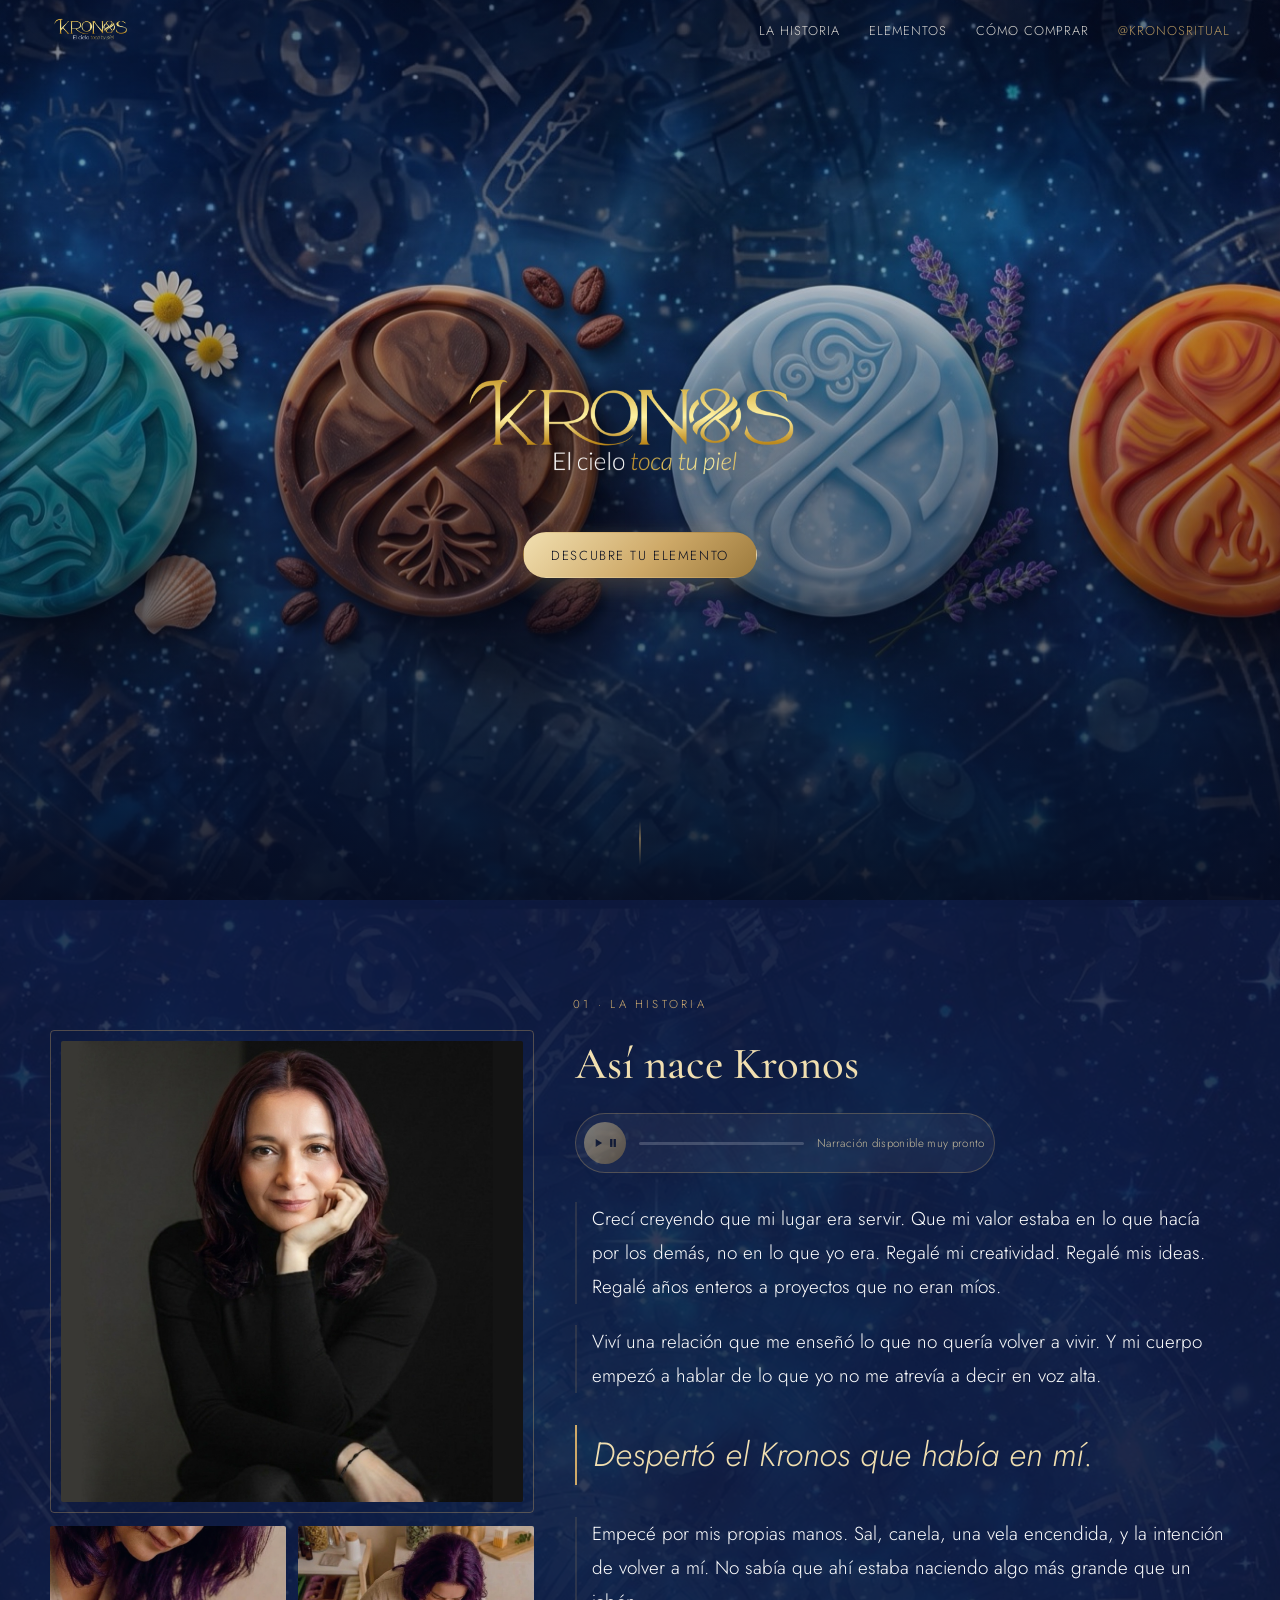
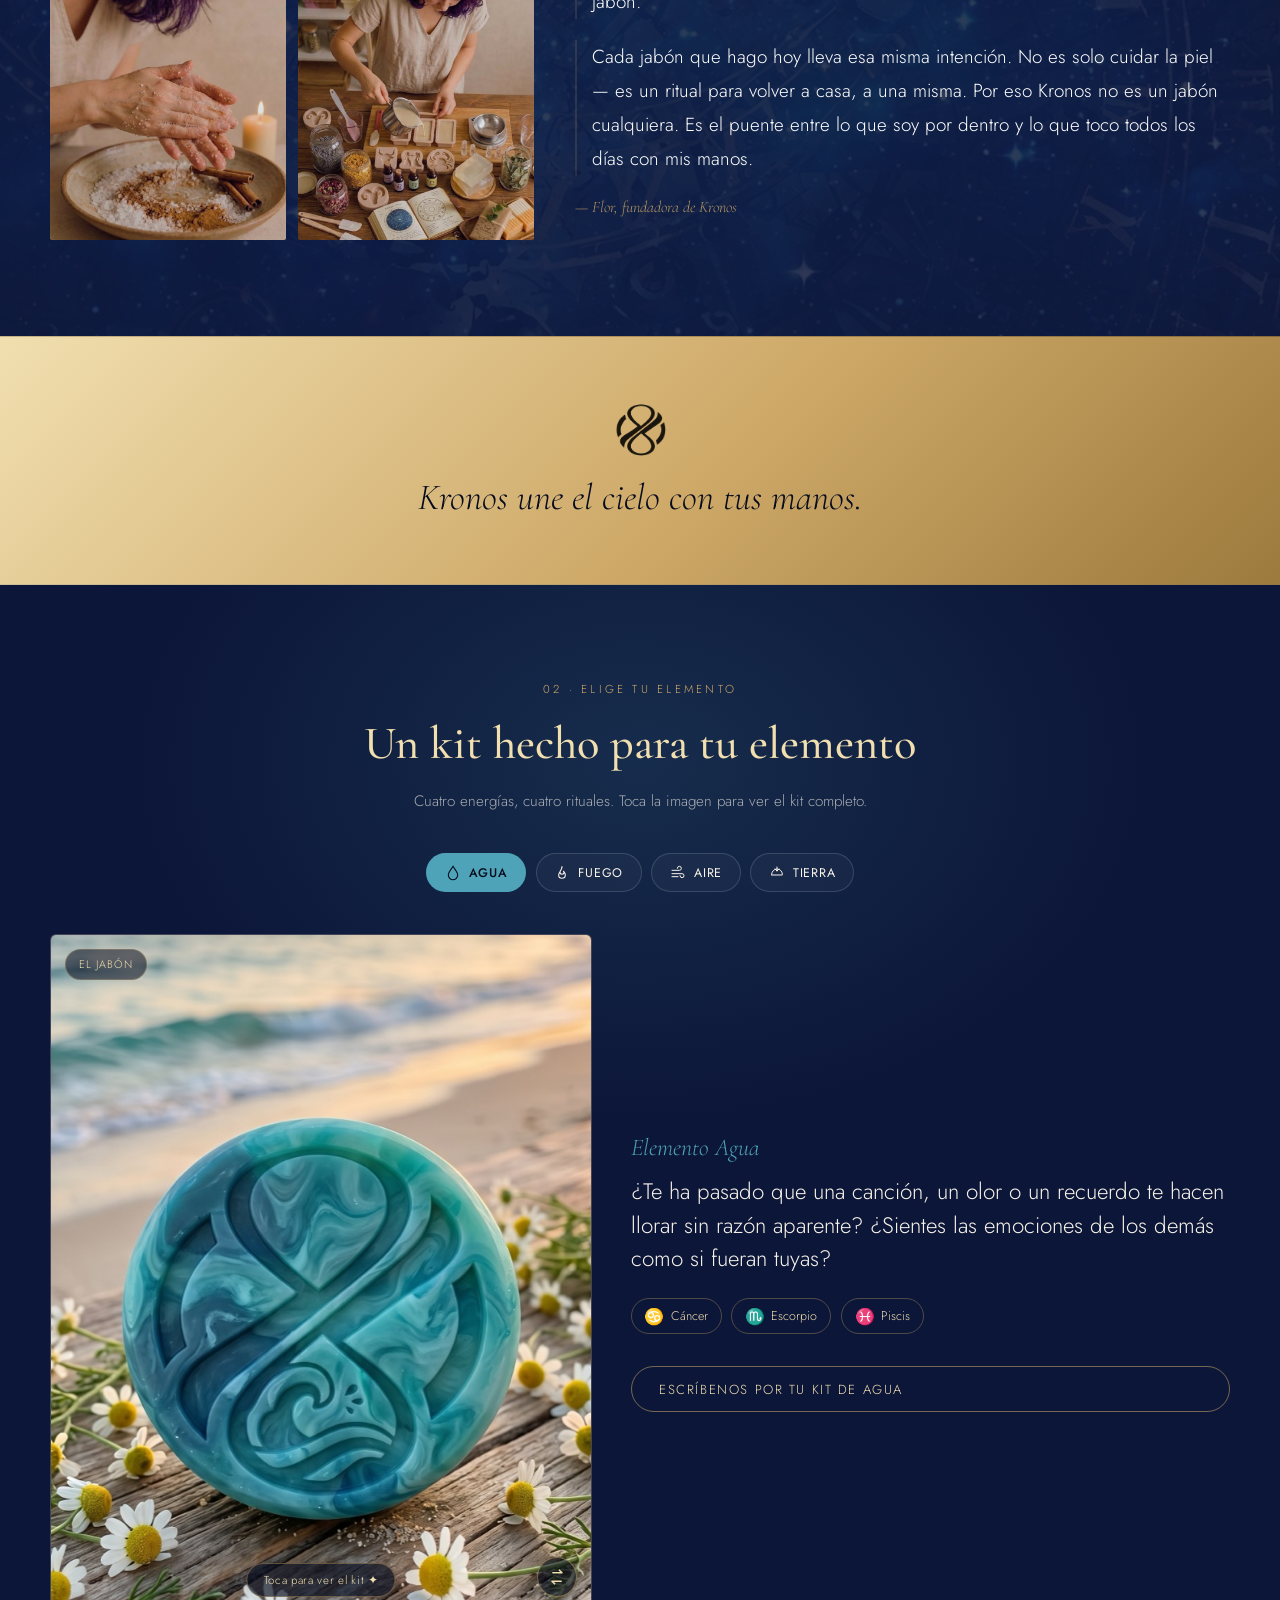
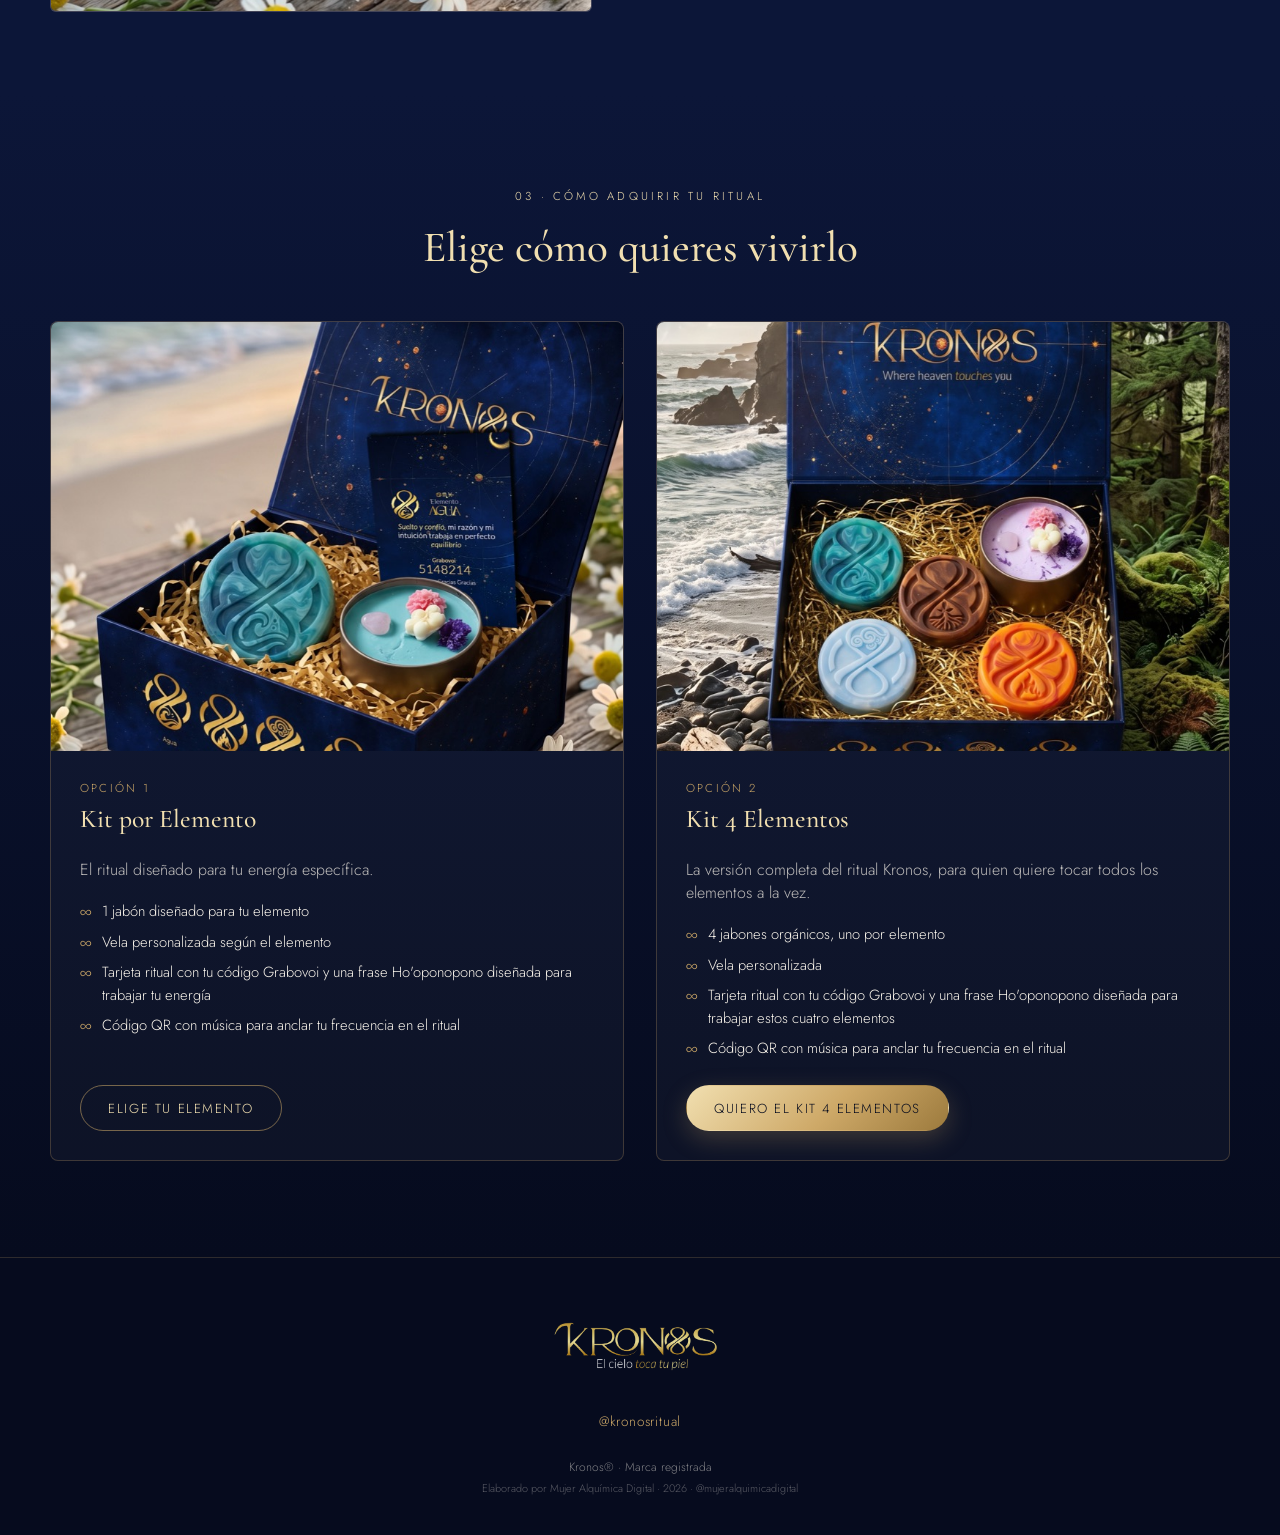
==== landing-page-Kronos/index.html @ db20d14e "Agrega landing page de Kronos (catálogo interactivo por elemento) Hero con logo animado, historia de" ====
<!DOCTYPE html>
<html lang="es">
<head>
<meta charset="UTF-8">
<meta name="viewport" content="width=device-width, initial-scale=1, viewport-fit=cover">
<title>Kronos — Toca tu piel</title>
<meta name="description" content="Kronos: jabón orgánico y ritual, calibrado por elemento. Agua, Fuego, Aire y Tierra. Un kit hecho para tu elemento.">
<link rel="icon" href="assets/img/logo.png">
<link rel="preconnect" href="https://fonts.googleapis.com">
<link rel="preconnect" href="https://fonts.gstatic.com" crossorigin>
<link href="https://fonts.googleapis.com/css2?family=Cormorant+Garamond:ital,wght@0,400;0,500;0,600;1,500;1,600&family=Jost:wght@300;400;500;600&display=swap" rel="stylesheet">
<link rel="stylesheet" href="css/styles.css">
</head>
<body>

<div class="stars" aria-hidden="true"></div>

<header class="nav" id="nav">
  <div class="nav__inner">
    <a href="#top" class="nav__brand">
      <img src="assets/img/logo.png" alt="Kronos" class="nav__logo">
    </a>
    <button class="nav__burger" id="navBurger" aria-label="Abrir menú" aria-expanded="false">
      <span></span><span></span><span></span>
    </button>
    <nav class="nav__links" id="navLinks">
      <a href="#historia">La historia</a>
      <a href="#elementos">Elementos</a>
      <a href="#kit-completo">Cómo comprar</a>
      <a href="https://www.instagram.com/kronosritual/" target="_blank" rel="noopener" class="nav__ig">@kronosritual</a>
    </nav>
  </div>
</header>

<!-- ============ HERO ============ -->
<section class="hero" id="top">
  <div class="hero__bg" style="background-image:url('assets/img/hero-banner.jpg')"></div>
  <div class="hero__scrim"></div>

  <div class="hero__content">
    <div class="hero__logo-wrap">
      <img src="assets/img/logo.png" alt="Kronos" class="hero__logo-img">
      <div class="hero__logo-shine" style="-webkit-mask-image:url('assets/img/logo.png'); mask-image:url('assets/img/logo.png');"></div>
    </div>
    <a href="#elementos" class="btn btn--gold hero__cta">Descubre tu elemento</a>
  </div>

  <a href="#historia" class="hero__scrollcue" aria-label="Bajar">
    <span></span>
  </a>
</section>

<!-- ============ HISTORIA / ORIGEN ============ -->
<section class="origin" id="historia">
  <div class="origin__texture" style="background-image:url('assets/img/textura-universo.jpg')"></div>

  <div class="section-kicker">01 · La historia</div>

  <div class="origin__grid">
    <div class="origin__media reveal">
      <div class="origin__portrait-frame">
        <img src="assets/img/flor-foto.jpg" alt="Flor, fundadora de Kronos" class="origin__portrait">
      </div>
      <div class="origin__thumbs">
        <img src="assets/img/ritual-preparacion.jpg" alt="Ritual de preparación de los jabones Kronos">
        <img src="assets/img/flor-toma-superior.jpg" alt="Flor elaborando jabones, toma superior">
      </div>
    </div>

    <div class="origin__text reveal">
      <h2>Así nace Kronos</h2>

      <div class="audio-player" id="audioPlayer">
        <button class="audio-player__btn" id="audioToggle" aria-label="Reproducir narración de Flor" data-state="paused">
          <svg class="icon-play" viewBox="0 0 24 24" width="18" height="18"><path d="M8 5v14l11-7z" fill="currentColor"/></svg>
          <svg class="icon-pause" viewBox="0 0 24 24" width="18" height="18" hidden><path d="M7 5h4v14H7zM13 5h4v14h-4z" fill="currentColor"/></svg>
        </button>
        <div class="audio-player__track" id="audioTrack">
          <div class="audio-player__progress" id="audioProgress"></div>
        </div>
        <span class="audio-player__label" id="audioLabel">Escúchalo en la voz de Flor</span>
        <audio id="originAudio" preload="none" src="assets/audio/como-nace-kronos-vo.mp3"></audio>
      </div>

      <div class="origin__story" id="storyText">
        <p data-seg="0">Crecí creyendo que mi lugar era servir. Que mi valor estaba en lo que hacía por los demás, no en lo que yo era. Regalé mi creatividad. Regalé mis ideas. Regalé años enteros a proyectos que no eran míos.</p>
        <p data-seg="1">Viví una relación que me enseñó lo que no quería volver a vivir. Y mi cuerpo empezó a hablar de lo que yo no me atrevía a decir en voz alta.</p>

        <p class="origin__pull-quote">Despertó el Kronos que había en mí.</p>

        <p data-seg="2">Empecé por mis propias manos. Sal, canela, una vela encendida, y la intención de volver a mí. No sabía que ahí estaba naciendo algo más grande que un jabón.</p>
        <p data-seg="3">Cada jabón que hago hoy lleva esa misma intención. No es solo cuidar la piel — es un ritual para volver a casa, a una misma. Por eso Kronos no es un jabón cualquiera. Es el puente entre lo que soy por dentro y lo que toco todos los días con mis manos.</p>
      </div>

      <p class="origin__signature">— Flor, fundadora de Kronos</p>
    </div>
  </div>
</section>

<!-- ============ QUOTE DIVIDER ============ -->
<section class="divider">
  <img src="assets/img/icono-kronos.png" alt="" class="divider__icon">
  <p class="divider__quote">Kronos une el cielo con tus manos.</p>
</section>

<!-- ============ ELEMENTOS ============ -->
<section class="elements" id="elementos">
  <div class="elements__tint" id="elementsTint"></div>

  <div class="elements__content">
    <div class="section-kicker">02 · Elige tu elemento</div>
    <h2 class="elements__title">Un kit hecho para tu elemento</h2>
    <p class="elements__subtitle">Cuatro energías, cuatro rituales. Toca la imagen para ver el kit completo.</p>

    <div class="elements__tabs" id="elementTabs" role="tablist">
      <!-- filled by JS -->
    </div>

    <div class="elements__stage" id="elementsStage">
      <div class="stage__media" id="stageMedia" role="button" tabindex="0" aria-label="Toca para ver el kit completo">
        <img src="assets/img/jabon-agua.jpg" alt="" class="stage__img stage__img--soap is-active" id="imgSoap">
        <img src="assets/img/kit-agua.jpg" alt="" class="stage__img stage__img--kit" id="imgKit">
        <span class="stage__hint" id="stageHint">Toca para ver el kit ✦</span>
        <span class="stage__badge" id="stageBadge">El jabón</span>
        <span class="stage__swap-icon" aria-hidden="true">
          <svg viewBox="0 0 24 24" width="20" height="20"><path d="M7 7h11l-3.2-3.2M17 17H6l3.2 3.2" stroke="currentColor" stroke-width="1.8" fill="none" stroke-linecap="round" stroke-linejoin="round"/></svg>
        </span>
      </div>

      <div class="stage__details" id="stageDetails">
        <span class="stage__eyebrow" id="stageEyebrow">Elemento Agua</span>
        <p class="stage__question" id="stageQuestion">¿Te ha pasado que una canción, un olor o un recuerdo te hacen llorar sin razón aparente?</p>

        <div class="stage__signs" id="stageSigns"></div>

        <a href="https://www.instagram.com/kronosritual/" target="_blank" rel="noopener" class="btn btn--outline-gold" id="stageCta">
          Escríbenos por tu kit de Agua
        </a>
      </div>
    </div>
  </div>
</section>

<!-- ============ KIT 4 ELEMENTOS ============ -->
<section class="bundle" id="kit-completo">
  <div class="section-kicker section-kicker--light">03 · Cómo adquirir tu ritual</div>
  <h2 class="bundle__title">Elige cómo quieres vivirlo</h2>

  <div class="options">
    <div class="option-card reveal">
      <div class="option-card__media">
        <img src="assets/img/kit-agua.jpg" alt="Kit por elemento Kronos" id="optionSingleImg">
      </div>
      <div class="option-card__body">
        <span class="option-card__eyebrow">Opción 1</span>
        <h3>Kit por Elemento</h3>
        <p>El ritual diseñado para tu energía específica.</p>
        <ul>
          <li>1 jabón diseñado para tu elemento</li>
          <li>Vela personalizada según el elemento</li>
          <li>Tarjeta ritual con tu código Grabovoi y una frase Ho'oponopono diseñada para trabajar tu energía</li>
          <li>Código QR con música para anclar tu frecuencia en el ritual</li>
        </ul>
        <a href="#elementos" class="btn btn--outline-gold">Elige tu elemento</a>
      </div>
    </div>

    <div class="option-card reveal">
      <div class="option-card__media">
        <img src="assets/img/kit-4-elementos.jpg" alt="Kit 4 Elementos Kronos, los cuatro jabones y su vela" id="optionBundleImg">
      </div>
      <div class="option-card__body">
        <span class="option-card__eyebrow">Opción 2</span>
        <h3>Kit 4 Elementos</h3>
        <p>La versión completa del ritual Kronos, para quien quiere tocar todos los elementos a la vez.</p>
        <ul>
          <li>4 jabones orgánicos, uno por elemento</li>
          <li>Vela personalizada</li>
          <li>Tarjeta ritual con tu código Grabovoi y una frase Ho'oponopono diseñada para trabajar estos cuatro elementos</li>
          <li>Código QR con música para anclar tu frecuencia en el ritual</li>
        </ul>
        <a href="https://www.instagram.com/kronosritual/" target="_blank" rel="noopener" class="btn btn--gold">
          Quiero el Kit 4 Elementos
        </a>
      </div>
    </div>
  </div>
</section>

<!-- ============ FOOTER ============ -->
<footer class="site-footer">
  <img src="assets/img/logo.png" alt="Kronos — El cielo toca tu piel" class="site-footer__logo">
  <a href="https://www.instagram.com/kronosritual/" target="_blank" rel="noopener" class="site-footer__ig">@kronosritual</a>
  <p class="site-footer__legal">Kronos® · Marca registrada</p>
  <p class="site-footer__credit">Elaborado por Mujer Alquímica Digital · 2026 · @mujeralquimicadigital</p>
</footer>

<script src="js/main.js"></script>
</body>
</html>
---- landing-page-Kronos/css/styles.css ----
/* ==========================================================================
   Kronos — Landing page
   Paleta: navy cósmico + dorado + blanco cálido, tipografía editorial.
   ========================================================================== */

:root{
  --navy-deep:   #060b1e;
  --navy:        #0c1638;
  --navy-mid:    #142252;
  --navy-soft:   #1c2c5e;
  --gold:        #cea968;
  --gold-light:  #f1dfb0;
  --gold-dark:   #9c7a3d;
  --cream:       #f8f3ea;
  --white:       #ffffff;
  --ink:         #1a1a1a;

  --agua:        #4fa3b8;
  --agua-soft:   #cfeaf0;
  --fuego:       #d9642c;
  --fuego-soft:  #f7d9c2;
  --aire:        #9db9d6;
  --aire-soft:   #e3edf7;
  --tierra:      #7a5030;
  --tierra-soft: #e6d6c4;

  --serif: 'Cormorant Garamond', Georgia, serif;
  --sans: 'Jost', -apple-system, BlinkMacSystemFont, sans-serif;

  --container: 1180px;
}

*, *::before, *::after{ box-sizing: border-box; }
html{ scroll-behavior: smooth; }
@media (prefers-reduced-motion: reduce){
  html{ scroll-behavior: auto; }
  *{ animation-duration: .001ms !important; animation-iteration-count: 1 !important; transition-duration: .001ms !important; }
}

body{
  margin:0;
  background: var(--navy-deep);
  color: var(--cream);
  font-family: var(--sans);
  font-weight: 300;
  -webkit-font-smoothing: antialiased;
  overflow-x: hidden;
}

h1,h2,h3{
  font-family: var(--serif);
  font-weight: 500;
  margin: 0 0 .4em;
  color: var(--gold-light);
}

img{ max-width:100%; display:block; }
a{ color: inherit; text-decoration: none; }

.section-kicker{
  text-align:center;
  font-family: var(--sans);
  letter-spacing: .28em;
  text-transform: uppercase;
  font-size: .72rem;
  color: var(--gold);
  margin-bottom: 1.1rem;
}
.section-kicker--light{ color: var(--gold-light); }

/* ---------- buttons ---------- */
.btn{
  display:inline-block;
  padding: .95em 2.1em;
  border-radius: 999px;
  font-family: var(--sans);
  font-size: .82rem;
  letter-spacing: .12em;
  text-transform: uppercase;
  transition: transform .35s ease, box-shadow .35s ease, background .35s ease, color .35s ease;
  cursor:pointer;
  border: 1px solid transparent;
}
.btn--gold{
  background: linear-gradient(135deg, var(--gold-light), var(--gold) 55%, var(--gold-dark));
  color: var(--navy-deep);
  box-shadow: 0 8px 24px rgba(206,169,104,.25);
}
.btn--gold:hover{ transform: translateY(-2px); box-shadow: 0 12px 30px rgba(206,169,104,.4); }

.btn--outline-gold{
  background: transparent;
  color: var(--gold-light);
  border-color: rgba(206,169,104,.55);
}
.btn--outline-gold:hover{
  background: rgba(206,169,104,.12);
  border-color: var(--gold);
  transform: translateY(-2px);
}

/* ---------- starfield backdrop ---------- */
.stars{
  position: fixed; inset: 0;
  pointer-events: none;
  z-index: 0;
  background:
    radial-gradient(1px 1px at 12% 22%, rgba(255,255,255,.55), transparent 60%),
    radial-gradient(1px 1px at 78% 8%, rgba(255,255,255,.4), transparent 60%),
    radial-gradient(1.5px 1.5px at 40% 68%, rgba(255,255,255,.5), transparent 60%),
    radial-gradient(1px 1px at 92% 45%, rgba(255,255,255,.35), transparent 60%),
    radial-gradient(1px 1px at 25% 88%, rgba(255,255,255,.4), transparent 60%),
    radial-gradient(1.5px 1.5px at 60% 30%, rgba(255,255,255,.45), transparent 60%),
    radial-gradient(1px 1px at 8% 55%, rgba(255,255,255,.3), transparent 60%);
  opacity: .6;
}

/* ==========================================================================
   NAV
   ========================================================================== */
.nav{
  position: fixed; top:0; left:0; right:0; z-index: 100;
  padding: .9rem 1.2rem;
  transition: background .4s ease, box-shadow .4s ease, padding .4s ease;
}
.nav.is-scrolled{
  background: rgba(6,11,30,.86);
  backdrop-filter: blur(10px);
  box-shadow: 0 4px 24px rgba(0,0,0,.3);
  padding: .55rem 1.2rem;
}
.nav__inner{
  max-width: var(--container);
  margin: 0 auto;
  display:flex; align-items:center; justify-content:space-between;
}
.nav__logo{ height: 32px; width:auto; }
.nav__burger{
  display:flex; flex-direction:column; gap:5px;
  background:none; border:none; cursor:pointer; z-index: 110;
  padding: .4rem;
}
.nav__burger span{
  width:22px; height:1.5px; background: var(--gold-light); display:block;
  transition: transform .3s ease, opacity .3s ease;
}
.nav__links{
  display:flex; align-items:center; gap: 1.8rem;
  font-size: .8rem; letter-spacing: .08em; text-transform: uppercase;
}
.nav__links a{ opacity: .85; transition: opacity .25s ease, color .25s ease; }
.nav__links a:hover{ opacity: 1; color: var(--gold-light); }
.nav__ig{ color: var(--gold) !important; }

@media (max-width: 760px){
  .nav__links{
    position: fixed; inset: 0 0 0 auto;
    width: min(78vw, 320px);
    height: 100vh;
    background: linear-gradient(180deg, var(--navy), var(--navy-deep));
    flex-direction: column;
    align-items: flex-start;
    justify-content: center;
    gap: 2rem;
    padding: 2rem 2.4rem;
    transform: translateX(100%);
    transition: transform .45s cubic-bezier(.77,0,.18,1);
    font-size: 1rem;
  }
  .nav__links.is-open{ transform: translateX(0); }
  .nav__burger{ display:flex; }
}
@media (min-width: 761px){
  .nav__burger{ display:none; }
}

/* ==========================================================================
   HERO
   ========================================================================== */
.hero{
  position:relative;
  min-height: 100svh;
  display:flex; align-items:center; justify-content:center;
  overflow:hidden;
  isolation: isolate;
}
.hero__bg{
  position:absolute; inset:0;
  background-size: cover;
  background-position: center 42%;
  transform: scale(1.06);
}
.hero__scrim{
  position:absolute; inset:0;
  background:
    linear-gradient(180deg, rgba(6,11,30,.55) 0%, rgba(6,11,30,.25) 30%, rgba(6,11,30,.55) 72%, rgba(6,11,30,.92) 100%);
}
.hero__content{
  position:relative; z-index:2;
  display:flex; flex-direction:column; align-items:center;
  text-align:center;
  padding: 0 1.4rem;
  margin-top: 4vh;
}
.hero__logo-wrap{
  position:relative;
  width: min(78vw, 380px);
  margin-bottom: .4rem;
}
.hero__logo-img{ width:100%; height:auto; filter: drop-shadow(0 6px 30px rgba(0,0,0,.45)); }
.hero__logo-shine{
  position:absolute; inset:0;
  -webkit-mask-size: contain; -webkit-mask-repeat:no-repeat; -webkit-mask-position:center;
  mask-size: contain; mask-repeat:no-repeat; mask-position:center;
  background: linear-gradient(115deg, transparent 35%, rgba(255,255,255,.95) 50%, transparent 65%);
  background-size: 300% 100%;
  background-position: 150% 0;
  animation: shine-sweep 4s ease-in-out infinite;
  animation-delay: 1.2s;
  mix-blend-mode: screen;
  pointer-events:none;
}
@keyframes shine-sweep{
  0%   { background-position: 150% 0; }
  35%  { background-position: -150% 0; }
  100% { background-position: -150% 0; }
}
.hero__cta{ margin-top: 1.6rem; }
.hero__scrollcue{
  position:absolute; bottom: 2.2rem; left:50%; transform: translateX(-50%);
  z-index:2;
}
.hero__scrollcue span{
  display:block; width:1px; height:44px;
  background: linear-gradient(180deg, transparent, var(--gold) 40%, transparent);
  position:relative;
  animation: cue-move 2.2s ease-in-out infinite;
}
@keyframes cue-move{
  0%,100%{ opacity:.3; transform: translateY(-6px); }
  50%{ opacity:1; transform: translateY(6px); }
}

/* ==========================================================================
   ORIGIN / HISTORIA
   ========================================================================== */
.origin{
  position:relative;
  padding: 6rem 1.4rem 6rem;
  background: var(--navy);
  overflow:hidden;
}
.origin__texture{
  position:absolute; inset:0;
  background-size: cover; background-position:center;
  opacity:.16;
  mix-blend-mode: screen;
}
.origin__grid{
  position:relative; z-index:1;
  max-width: var(--container);
  margin: 0 auto;
  display:grid;
  gap: 2.6rem;
}
.origin__media{ display:flex; flex-direction:column; gap: .8rem; }
.origin__portrait-frame{
  border: 1px solid rgba(206,169,104,.35);
  padding: 10px;
  border-radius: 4px;
}
.origin__portrait{ width:100%; border-radius: 2px; aspect-ratio: 1/1; object-fit:cover; }
.origin__thumbs{ display:grid; grid-template-columns: 1fr 1fr; gap: .8rem; }
.origin__thumbs img{ width:100%; aspect-ratio: 3/4; object-fit:cover; border-radius:2px; opacity:.88; }

.origin__text h2{ font-size: clamp(2rem, 4.4vw, 2.8rem); }

.audio-player{
  display:flex; align-items:center; gap: .8rem;
  background: rgba(255,255,255,.05);
  border: 1px solid rgba(206,169,104,.3);
  border-radius: 999px;
  padding: .5rem .6rem .5rem .5rem;
  margin: 1.4rem 0 1.8rem;
  max-width: 420px;
}
.audio-player__btn{
  flex: none;
  width: 42px; height: 42px; border-radius: 50%;
  background: linear-gradient(135deg, var(--gold-light), var(--gold-dark));
  color: var(--navy-deep);
  border:none; cursor:pointer;
  display:flex; align-items:center; justify-content:center;
  transition: transform .25s ease;
}
.audio-player__btn:hover{ transform: scale(1.06); }
.audio-player__btn svg{ margin-left: 1px; }
.audio-player__track{
  flex:1; height:3px; background: rgba(255,255,255,.18); border-radius:2px; overflow:hidden;
  cursor:pointer;
}
.audio-player__progress{ height:100%; width:0%; background: var(--gold); }
.audio-player__label{ font-size: .72rem; letter-spacing:.03em; color: var(--gold-light); opacity:.8; white-space:nowrap; }

.origin__story p{
  font-family: var(--sans);
  font-weight: 300;
  font-size: clamp(1.02rem, 1.8vw, 1.18rem);
  line-height: 1.8;
  color: #ffffff;
  margin: 0 0 1.3rem;
  padding-left: .9rem;
  border-left: 2px solid rgba(206,169,104,.15);
  transition: border-color .4s ease, opacity .4s ease;
  cursor: pointer;
}
.origin__story p[data-seg].is-active{
  border-left-color: var(--gold);
}
.origin__pull-quote{
  font-family: var(--serif);
  font-style: italic;
  font-size: clamp(1.5rem, 3.4vw, 2.1rem) !important;
  color: var(--gold-light) !important;
  border-left: 2px solid var(--gold) !important;
  padding-left: 1rem !important;
  margin: 2rem 0 !important;
  cursor: default !important;
}
.origin__signature{
  font-family: var(--serif);
  font-style: italic;
  color: var(--gold);
  opacity:.85;
  margin-top: 1rem;
}

/* ==========================================================================
   DIVIDER QUOTE
   ========================================================================== */
.divider{
  background: linear-gradient(135deg, var(--gold-light), var(--gold) 55%, var(--gold-dark));
  text-align:center;
  padding: 4rem 1.4rem;
  border-top: 1px solid rgba(6,11,30,.15);
  border-bottom: 1px solid rgba(6,11,30,.15);
}
.divider__icon{
  width: 58px; height:auto;
  margin: 0 auto 1rem;
  opacity: .88;
}
.divider__quote{
  font-family: var(--serif);
  font-style: italic;
  font-size: clamp(1.4rem, 3.6vw, 2.3rem);
  color: var(--navy-deep);
  max-width: 700px;
  margin: 0 auto;
}

/* ==========================================================================
   ELEMENTS
   ========================================================================== */
.elements{
  position:relative;
  overflow:hidden;
  padding: 6rem 1.4rem 5rem;
  background: var(--navy);
  text-align:center;
}
.elements__tint{
  position:absolute; inset:0;
  background: radial-gradient(ellipse 55% 45% at 50% 16%, currentColor 0%, transparent 72%);
  color: var(--gold);
  opacity: .16;
  transition: color .6s ease;
  pointer-events:none;
}
.elements__content{ position:relative; z-index:1; }
.elements__title{ font-size: clamp(2rem, 4.6vw, 2.9rem); }
.elements__subtitle{
  max-width: 520px; margin: 0 auto 2.6rem;
  color: rgba(248,243,234,.65);
  font-size: .95rem;
}

.elements__tabs{
  display:flex; justify-content:center; gap: .6rem;
  flex-wrap: wrap;
  margin-bottom: 2.6rem;
}
.tab{
  display:flex; align-items:center; gap:.5rem;
  padding: .6rem 1.1rem;
  border-radius: 999px;
  border: 1px solid rgba(255,255,255,.14);
  background: rgba(255,255,255,.03);
  color: var(--cream);
  font-family: var(--sans);
  font-size: .78rem;
  letter-spacing: .06em;
  text-transform: uppercase;
  cursor:pointer;
  transition: all .3s ease;
}
.tab svg{ width:16px; height:16px; }
.tab:hover{ border-color: rgba(206,169,104,.5); }
.tab.is-active{
  background: var(--tab-color, var(--gold));
  border-color: transparent;
  color: var(--navy-deep);
  font-weight: 500;
}

.elements__stage{
  max-width: var(--container);
  margin: 0 auto;
  display:grid;
  gap: 2.4rem;
  text-align:left;
}

.stage__media{
  position:relative;
  aspect-ratio: 4/5;
  border-radius: 6px;
  overflow:hidden;
  cursor:pointer;
  border: 1px solid rgba(206,169,104,.25);
  background: var(--navy-mid);
}
.stage__img{
  position:absolute; inset:0;
  width:100%; height:100%; object-fit:cover;
  opacity:0;
  transition: opacity .55s ease, transform .55s ease;
  transform: scale(1.02);
}
.stage__img.is-active{ opacity:1; transform: scale(1); }
.stage__hint{
  position:absolute; bottom: 14px; left:50%; transform: translateX(-50%);
  background: rgba(6,11,30,.65);
  border: 1px solid rgba(206,169,104,.4);
  color: var(--gold-light);
  font-size: .72rem; letter-spacing:.06em;
  padding: .5rem 1rem; border-radius: 999px;
  transition: opacity .4s ease;
  pointer-events:none;
  white-space: nowrap;
}
.stage__media.is-touched .stage__hint{ opacity:0; }
.stage__badge{
  position:absolute; top:14px; left:14px;
  background: rgba(6,11,30,.55);
  color: var(--gold-light);
  font-size: .68rem; letter-spacing:.1em; text-transform:uppercase;
  padding: .4rem .8rem; border-radius: 999px;
  border: 1px solid rgba(206,169,104,.3);
}
.stage__swap-icon{
  position:absolute; bottom:14px; right:14px;
  width:40px; height:40px; border-radius:50%;
  background: rgba(6,11,30,.55);
  border: 1px solid rgba(206,169,104,.5);
  color: var(--gold-light);
  display:flex; align-items:center; justify-content:center;
  animation: swap-pulse 2.4s ease-in-out infinite;
  pointer-events:none;
}
@keyframes swap-pulse{
  0%,100%{ transform: scale(1); opacity:.85; }
  50%{ transform: scale(1.12); opacity:1; }
}
@media (prefers-reduced-motion: reduce){
  .stage__swap-icon{ animation: none; }
}

.stage__details{
  display:flex; flex-direction:column;
  justify-content:center;
}
.stage__eyebrow{
  font-family: var(--serif); font-style: italic;
  font-size: 1.5rem; color: var(--element-color, var(--gold));
  margin-bottom: .8rem;
}
.stage__question{
  font-size: clamp(1.15rem, 2.2vw, 1.4rem);
  line-height: 1.5;
  color: var(--cream);
  margin: 0 0 1.4rem;
}
.stage__signs{
  display:flex; gap: .6rem; flex-wrap:wrap;
  margin-bottom: 1.6rem;
}
.sign-pill{
  display:flex; align-items:center; gap:.4rem;
  border: 1px solid rgba(206,169,104,.35);
  border-radius: 999px;
  padding: .35rem .8rem;
  font-size: .78rem;
  color: var(--gold-light);
}
.sign-pill .glyph{ font-size: 1rem; color: var(--element-color, var(--gold)); }

.stage__details .btn{ margin-top: .4rem; }

/* ==========================================================================
   BUNDLE / KIT COMPLETO
   ========================================================================== */
.bundle{
  padding: 6rem 1.4rem;
  background: linear-gradient(180deg, var(--navy) 0%, var(--navy-deep) 100%);
}
.bundle__title{
  text-align:center;
  font-size: clamp(2rem, 4.4vw, 2.7rem);
  margin-bottom: 3rem;
}

.options{
  max-width: var(--container);
  margin: 0 auto;
  display:grid;
  gap: 2rem;
}
.option-card{
  background: rgba(255,255,255,.03);
  border: 1px solid rgba(206,169,104,.25);
  border-radius: 8px;
  overflow:hidden;
  display:flex;
  flex-direction:column;
}
.option-card__media{ aspect-ratio: 4/3; overflow:hidden; }
.option-card__media img{ width:100%; height:100%; object-fit:cover; display:block; }
.option-card__body{
  padding: 1.8rem;
  display:flex; flex-direction:column; flex:1;
}
.option-card__eyebrow{
  font-size: .72rem; letter-spacing:.2em; text-transform:uppercase;
  color: var(--gold); margin-bottom:.4rem;
}
.option-card__body h3{ font-size: 1.6rem; margin-bottom: .5rem; }
.option-card__body > p{ color: rgba(248,243,234,.75); margin-bottom: 1.2rem; }
.option-card__body ul{
  list-style:none; padding:0; margin: 0 0 1.6rem;
  display:flex; flex-direction:column; gap: .55rem;
  flex:1;
}
.option-card__body li{
  padding-left: 1.4rem; position:relative;
  color: var(--cream); font-size: .92rem; line-height:1.5;
}
.option-card__body li::before{
  content:"∞"; position:absolute; left:0; color: var(--gold);
}
.option-card__body .btn{ align-self:flex-start; }

/* ==========================================================================
   FOOTER
   ========================================================================== */
.site-footer{
  background: var(--navy-deep);
  border-top: 1px solid rgba(206,169,104,.2);
  text-align:center;
  padding: 3.4rem 1.4rem 2.4rem;
}
.site-footer__logo{ width: 190px; margin: 0 auto 1.6rem; opacity:.9; }
.site-footer__ig{
  display:inline-block; color: var(--gold); font-size:.85rem;
  letter-spacing:.06em; margin-bottom: 1.6rem;
  border-bottom: 1px solid transparent;
  transition: border-color .3s ease;
}
.site-footer__ig:hover{ border-color: var(--gold); }
.site-footer__legal{
  font-size: .75rem; color: rgba(248,243,234,.5); margin: 0 0 .3rem;
}
.site-footer__credit{
  font-size: .68rem; color: rgba(248,243,234,.35); margin:0;
}

/* ==========================================================================
   REVEAL ON SCROLL
   ========================================================================== */
.reveal{
  opacity:0; transform: translateY(28px);
  transition: opacity .9s ease, transform .9s ease;
}
.reveal.is-visible{ opacity:1; transform:none; }

/* ==========================================================================
   RESPONSIVE — desktop / tablet upscaling
   ========================================================================== */
@media (min-width: 860px){
  .origin__grid{ grid-template-columns: .85fr 1.15fr; align-items:center; }
  .elements__stage{ grid-template-columns: .95fr 1.05fr; align-items:center; }
  .options{ grid-template-columns: 1fr 1fr; align-items:stretch; }
}

@media (min-width: 1100px){
  .hero__tagline{ font-size: 2rem; }
}

/* small screens: tighten paddings */
@media (max-width: 480px){
  .origin, .elements, .bundle{ padding-left: 1.1rem; padding-right: 1.1rem; }
  .audio-player{ max-width: 100%; }
}
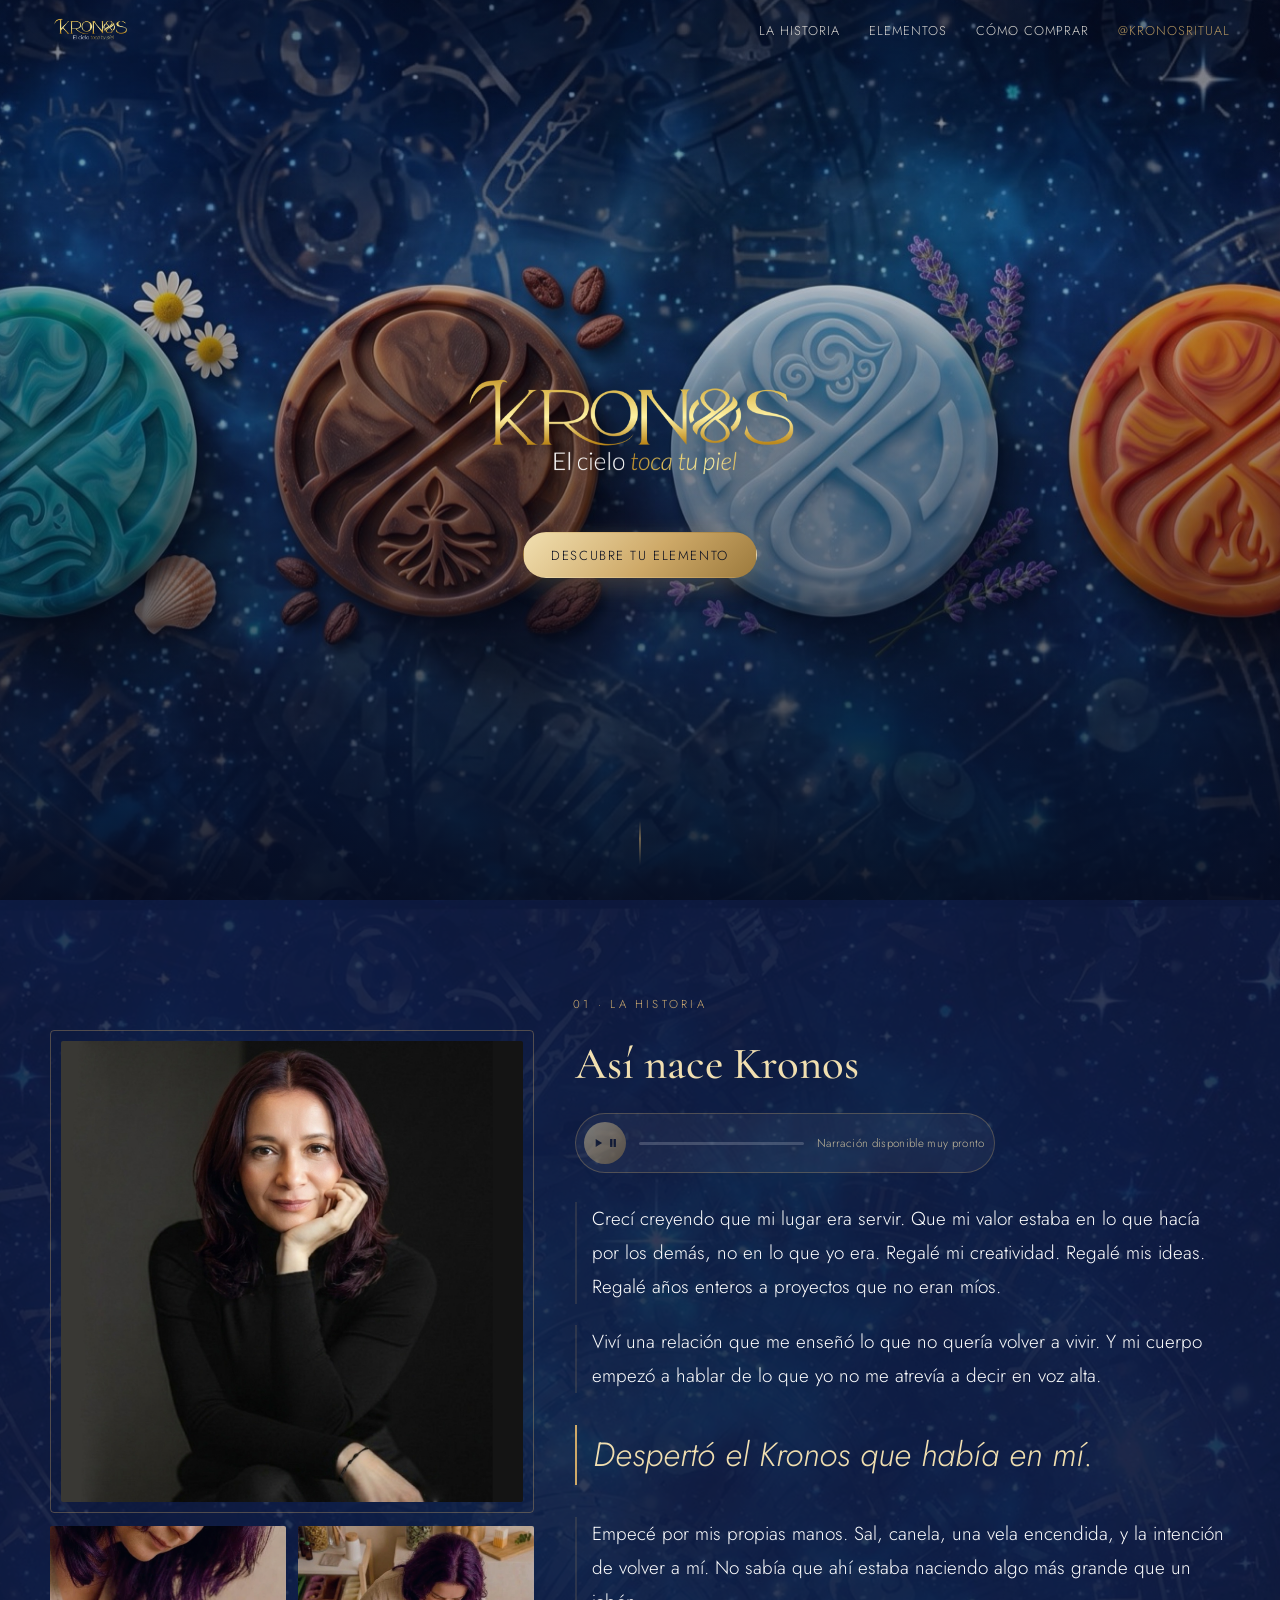
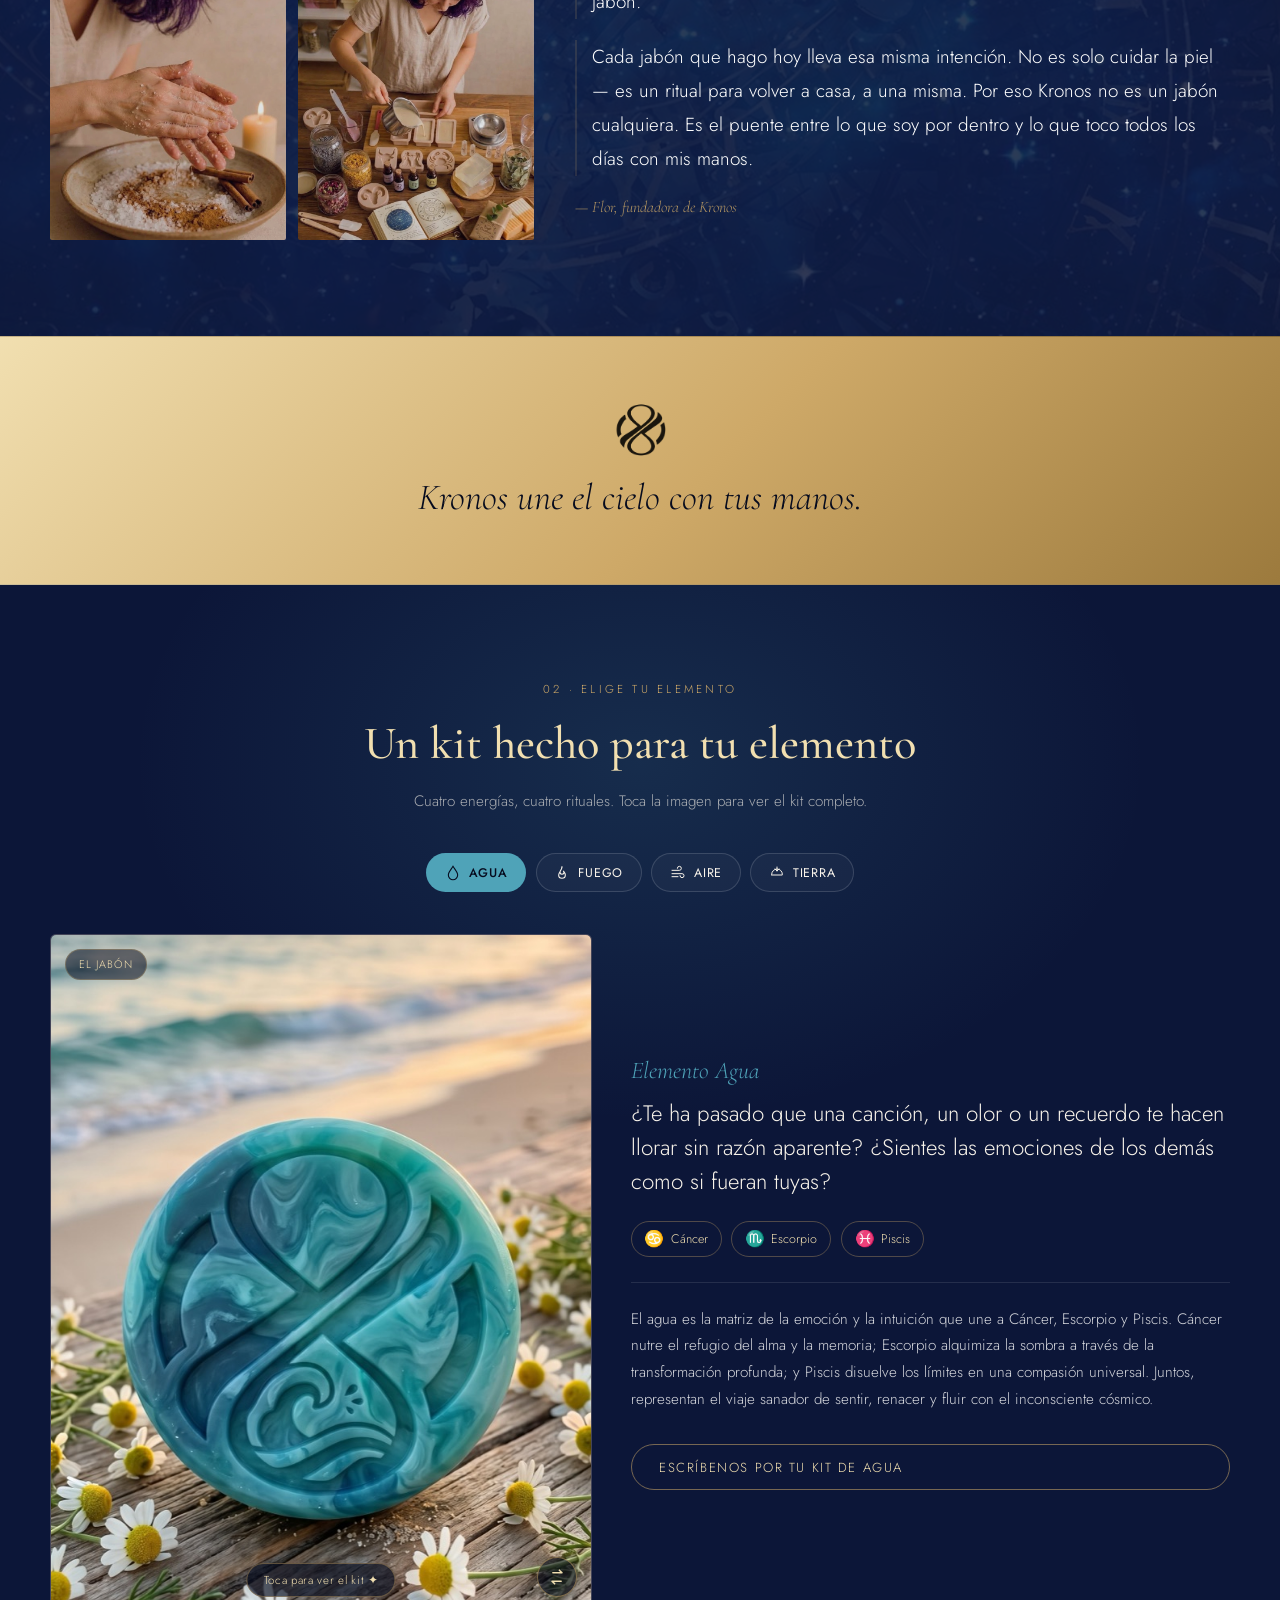
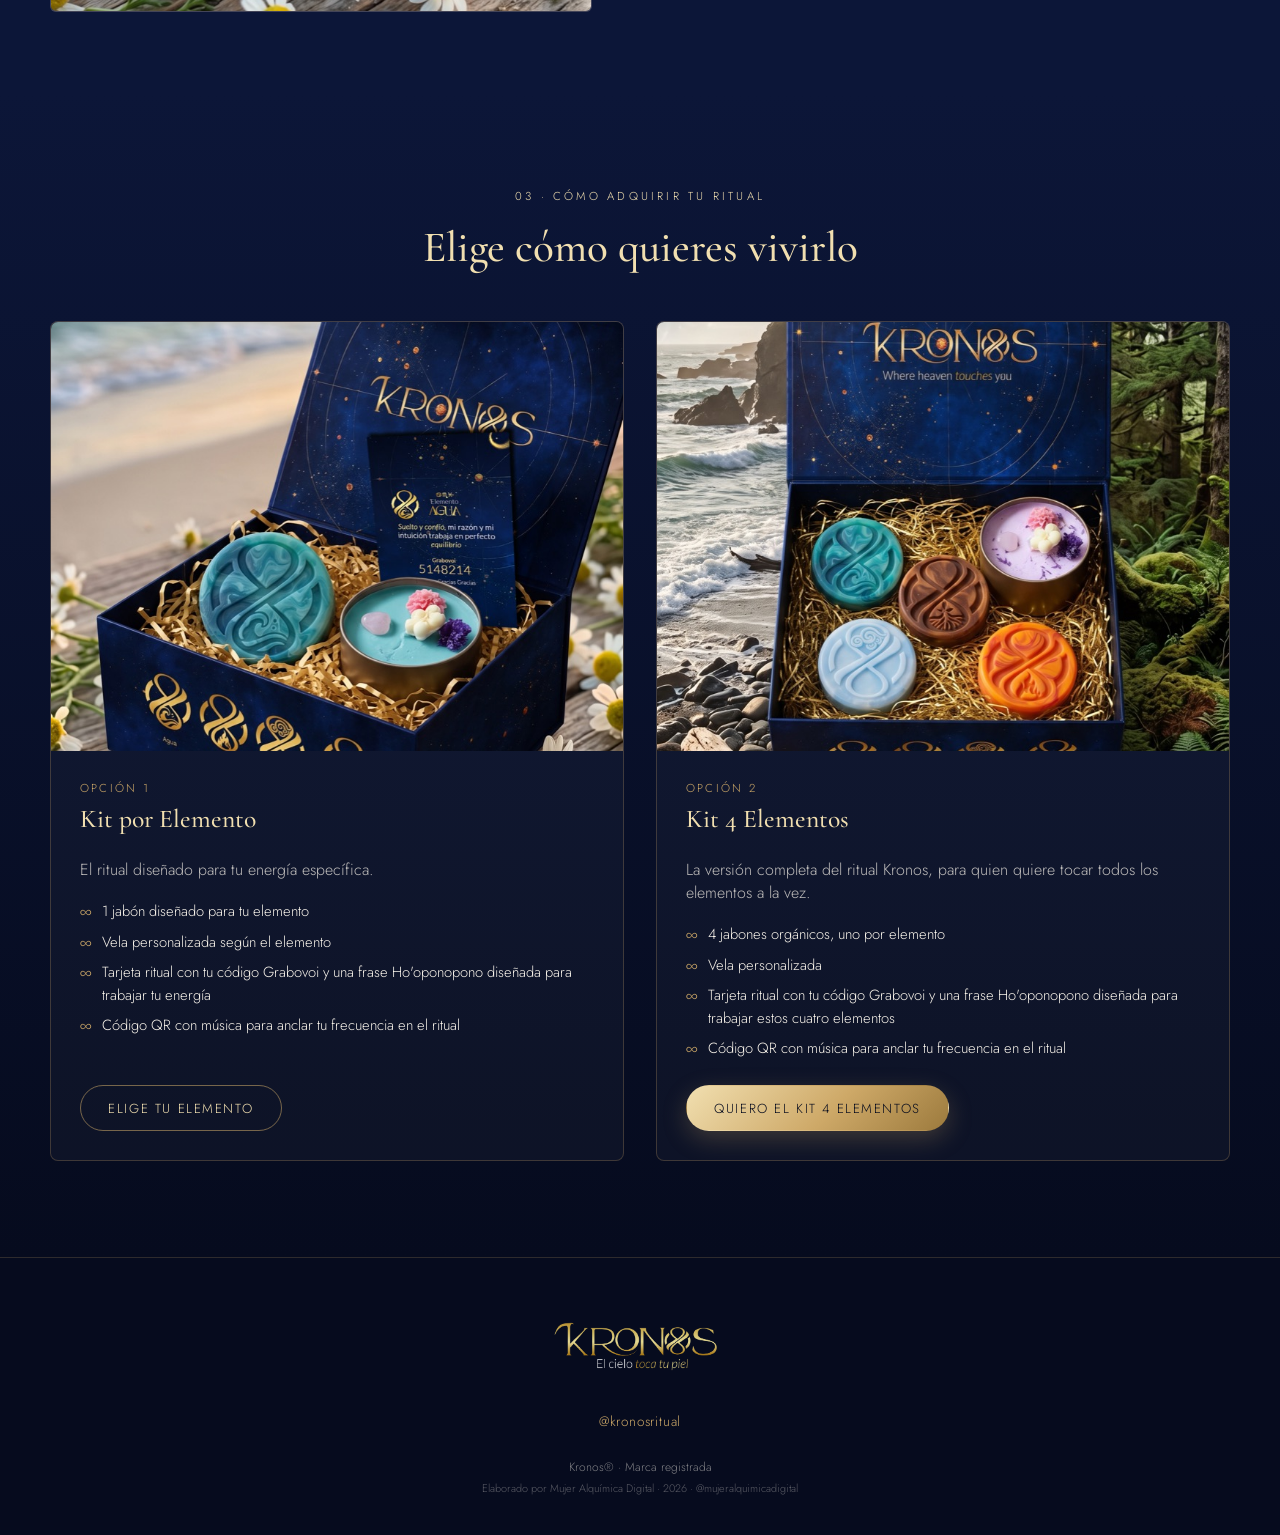
==== commit e050d553: "Agrega textos astrológicos de cada elemento en la landing Copy escrito por Mimi describiendo el arqu" ====
--- a/landing-page-Kronos/index.html
+++ b/landing-page-Kronos/index.html
@@ -133,6 +133,8 @@
 
         <div class="stage__signs" id="stageSigns"></div>
 
+        <p class="stage__description" id="stageDescription"></p>
+
         <a href="https://www.instagram.com/kronosritual/" target="_blank" rel="noopener" class="btn btn--outline-gold" id="stageCta">
           Escríbenos por tu kit de Agua
         </a>
--- a/landing-page-Kronos/css/styles.css
+++ b/landing-page-Kronos/css/styles.css
@@ -505,6 +505,17 @@
 }
 .sign-pill .glyph{ font-size: 1rem; color: var(--element-color, var(--gold)); }
 
+.stage__description{
+  font-family: var(--sans);
+  font-weight: 300;
+  font-size: .95rem;
+  line-height: 1.75;
+  color: rgba(255,255,255,.82);
+  margin: 0 0 1.6rem;
+  padding-top: 1.4rem;
+  border-top: 1px solid rgba(255,255,255,.1);
+}
+
 .stage__details .btn{ margin-top: .4rem; }
 
 /* ==========================================================================
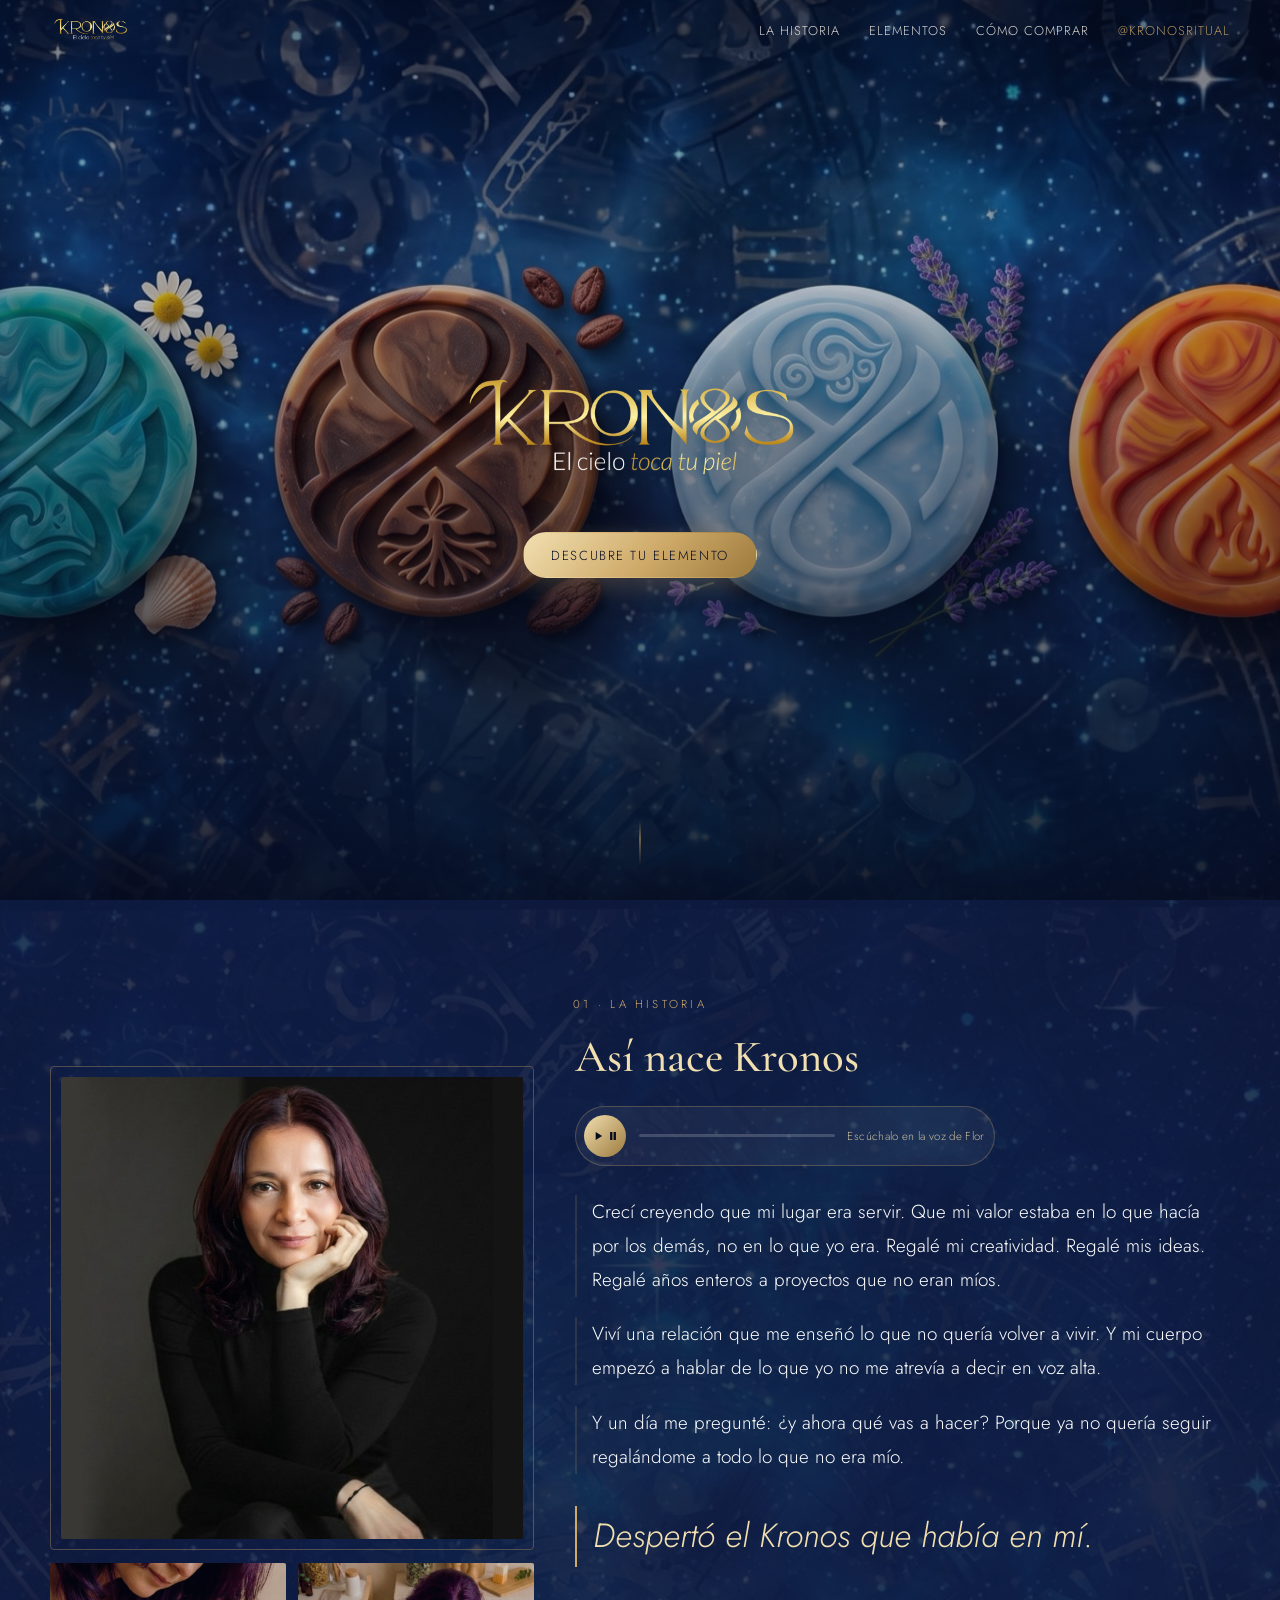
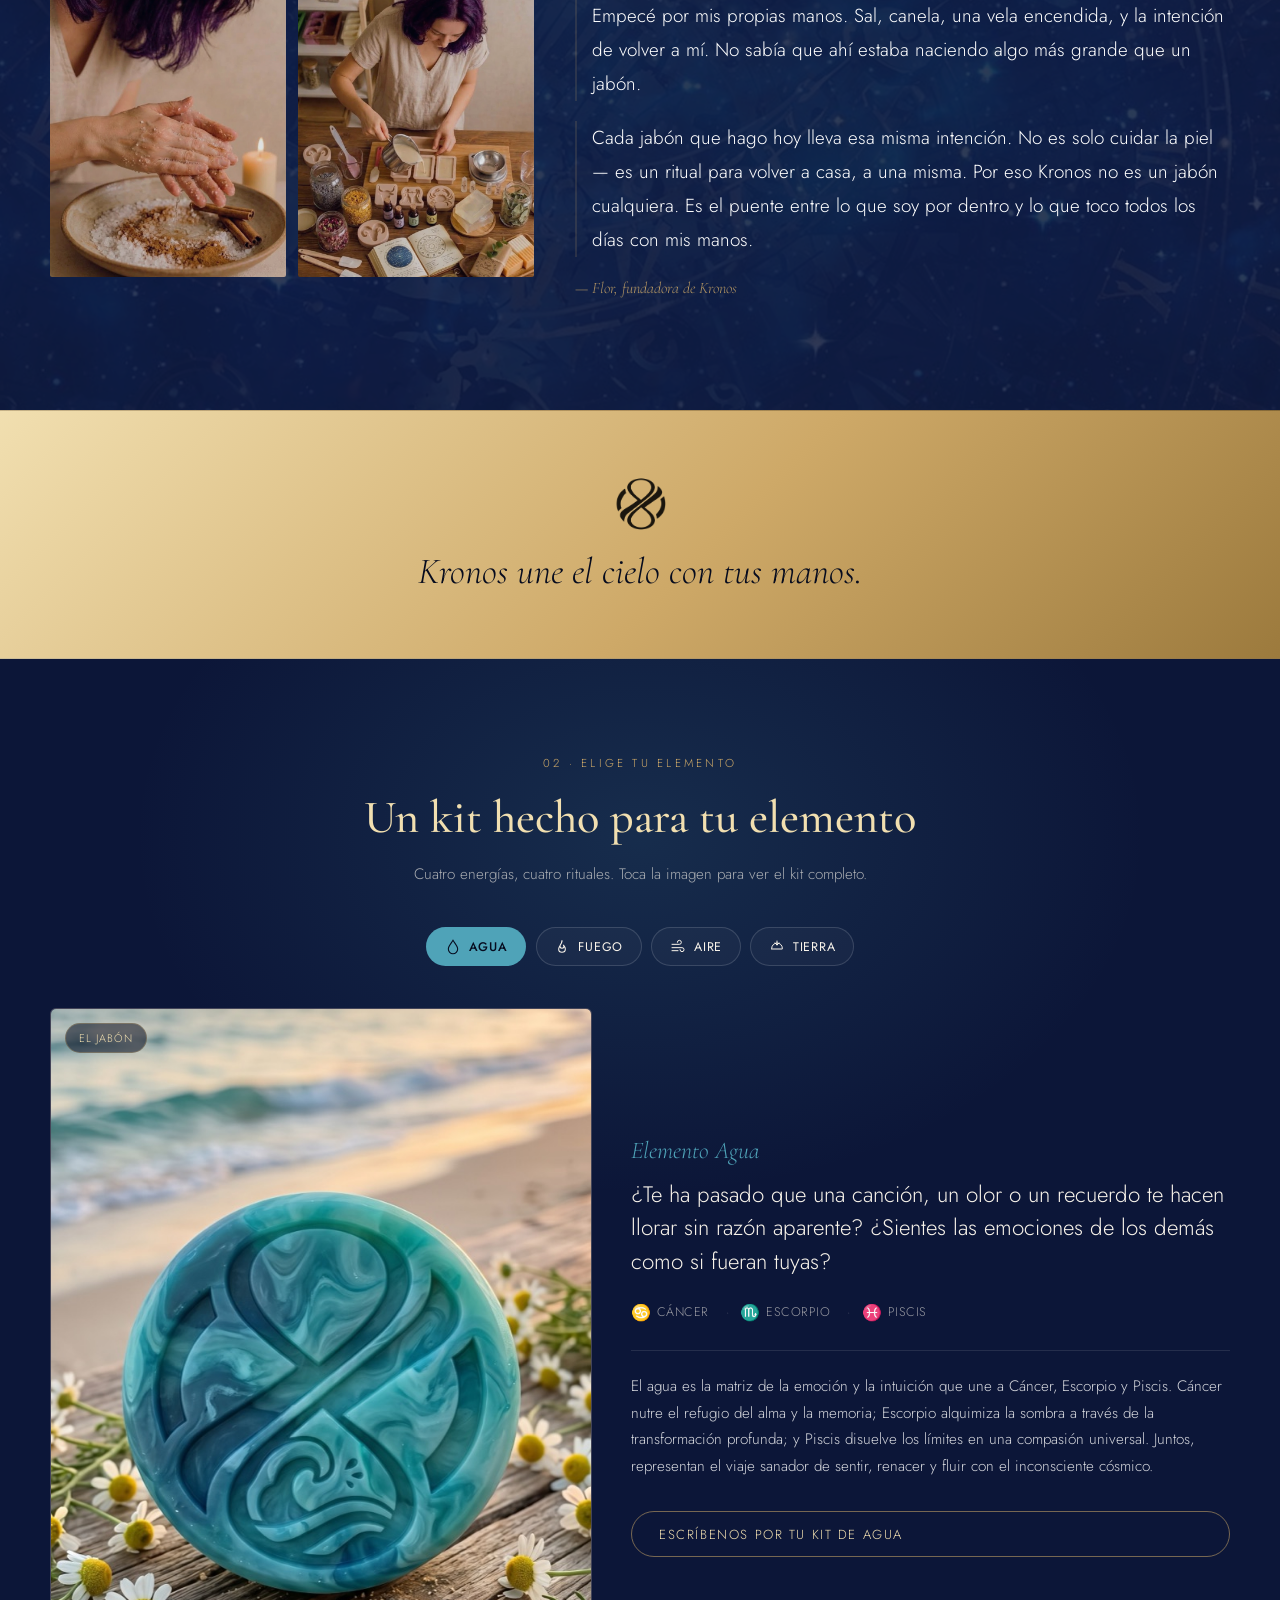
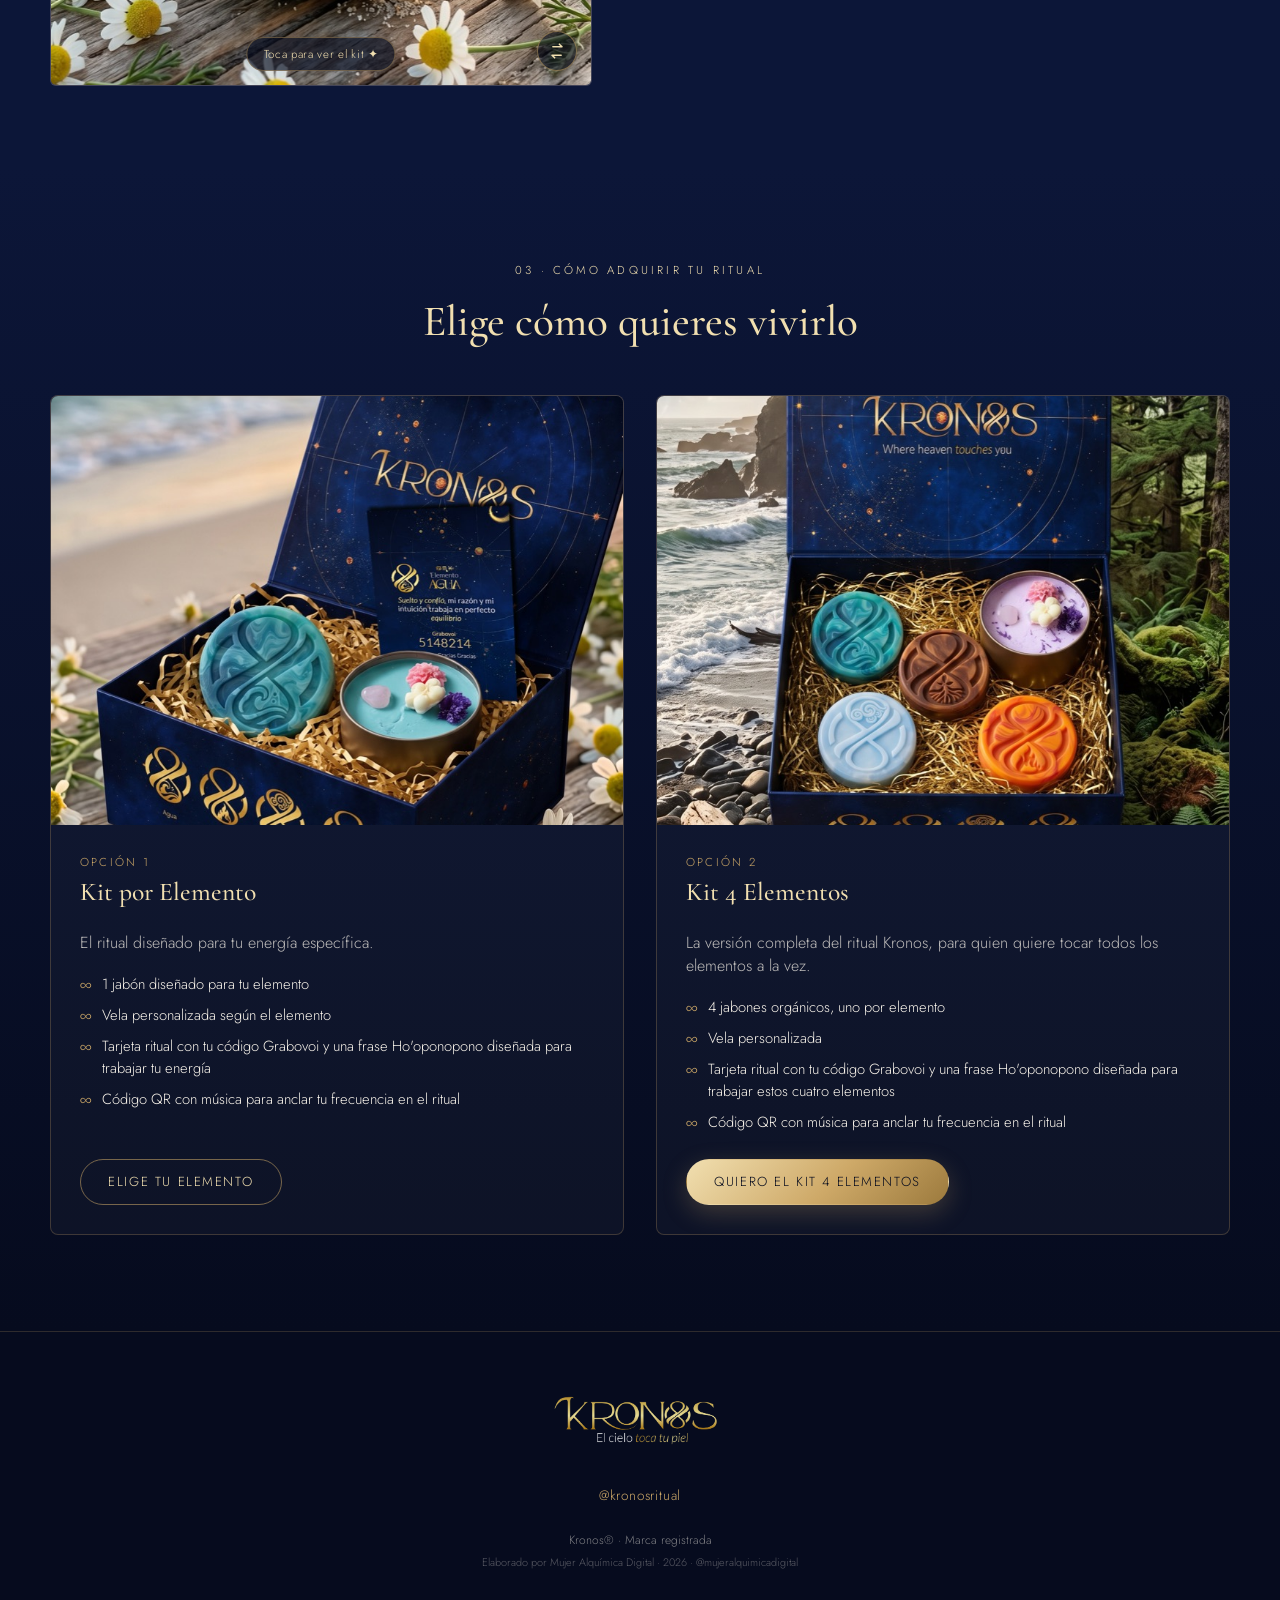
==== commit a15c3d92: "Agrega audio real de la voz en off de Flor y completa el texto Se incluye el archivo de audio grabad" ====
--- a/landing-page-Kronos/index.html
+++ b/landing-page-Kronos/index.html
@@ -85,11 +85,12 @@
       <div class="origin__story" id="storyText">
         <p data-seg="0">Crecí creyendo que mi lugar era servir. Que mi valor estaba en lo que hacía por los demás, no en lo que yo era. Regalé mi creatividad. Regalé mis ideas. Regalé años enteros a proyectos que no eran míos.</p>
         <p data-seg="1">Viví una relación que me enseñó lo que no quería volver a vivir. Y mi cuerpo empezó a hablar de lo que yo no me atrevía a decir en voz alta.</p>
+        <p data-seg="2">Y un día me pregunté: ¿y ahora qué vas a hacer? Porque ya no quería seguir regalándome a todo lo que no era mío.</p>
 
         <p class="origin__pull-quote">Despertó el Kronos que había en mí.</p>
 
-        <p data-seg="2">Empecé por mis propias manos. Sal, canela, una vela encendida, y la intención de volver a mí. No sabía que ahí estaba naciendo algo más grande que un jabón.</p>
-        <p data-seg="3">Cada jabón que hago hoy lleva esa misma intención. No es solo cuidar la piel — es un ritual para volver a casa, a una misma. Por eso Kronos no es un jabón cualquiera. Es el puente entre lo que soy por dentro y lo que toco todos los días con mis manos.</p>
+        <p data-seg="3">Empecé por mis propias manos. Sal, canela, una vela encendida, y la intención de volver a mí. No sabía que ahí estaba naciendo algo más grande que un jabón.</p>
+        <p data-seg="4">Cada jabón que hago hoy lleva esa misma intención. No es solo cuidar la piel — es un ritual para volver a casa, a una misma. Por eso Kronos no es un jabón cualquiera. Es el puente entre lo que soy por dentro y lo que toco todos los días con mis manos.</p>
       </div>
 
       <p class="origin__signature">— Flor, fundadora de Kronos</p>
--- a/landing-page-Kronos/css/styles.css
+++ b/landing-page-Kronos/css/styles.css
@@ -492,16 +492,20 @@
   margin: 0 0 1.4rem;
 }
 .stage__signs{
-  display:flex; gap: .6rem; flex-wrap:wrap;
+  display:flex; align-items:center; gap: .7rem; flex-wrap:wrap;
   margin-bottom: 1.6rem;
+  font-size: .78rem;
+  letter-spacing: .04em;
+  text-transform: uppercase;
+  color: rgba(248,243,234,.6);
 }
 .sign-pill{
-  display:flex; align-items:center; gap:.4rem;
-  border: 1px solid rgba(206,169,104,.35);
-  border-radius: 999px;
-  padding: .35rem .8rem;
-  font-size: .78rem;
-  color: var(--gold-light);
+  display:flex; align-items:center; gap:.35rem;
+}
+.sign-pill:not(:last-child)::after{
+  content: "·";
+  margin-left: .7rem;
+  color: rgba(248,243,234,.3);
 }
 .sign-pill .glyph{ font-size: 1rem; color: var(--element-color, var(--gold)); }
 
